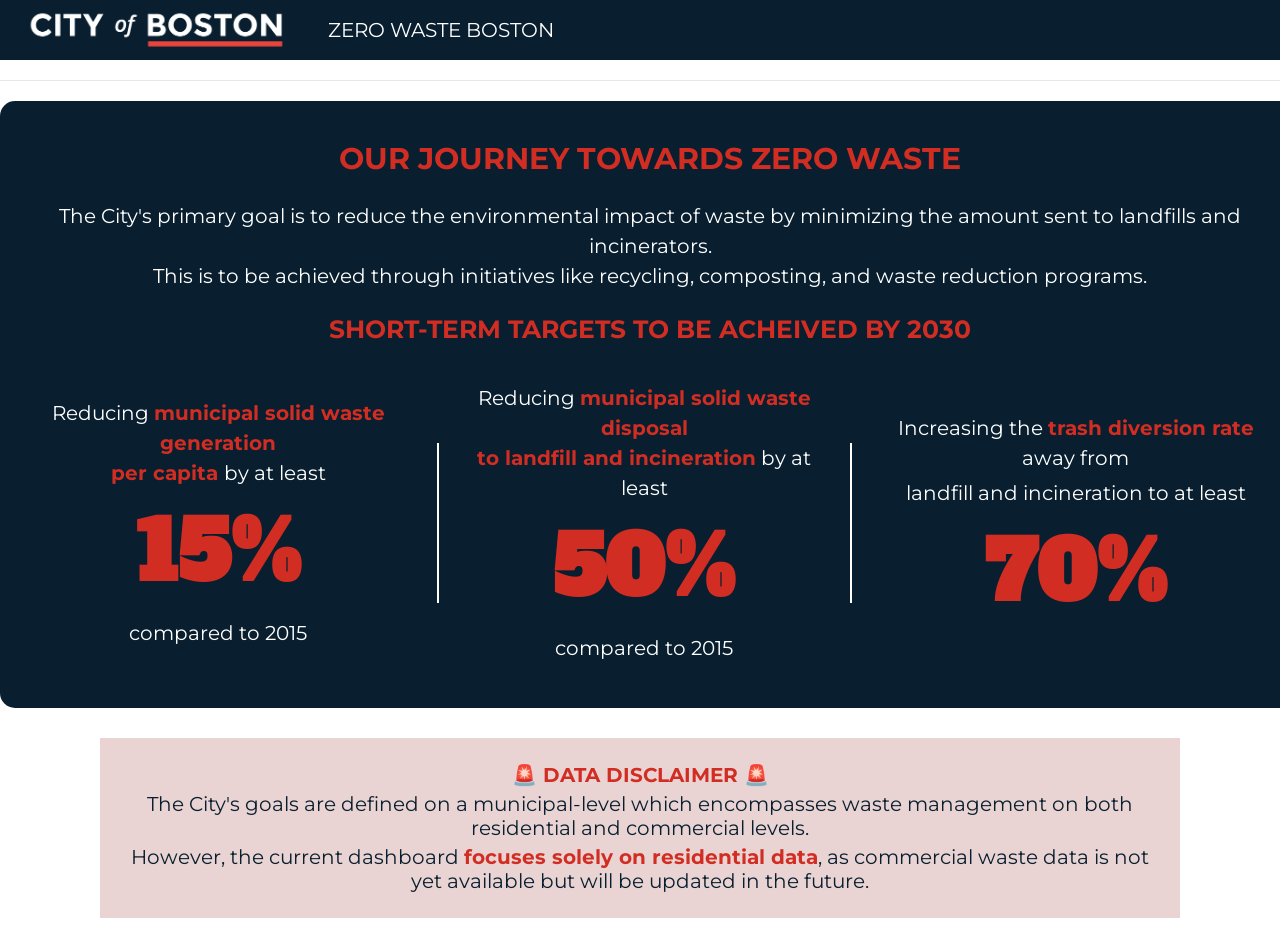
==== index.html @ 7d0607ce "finalize home page and add design for header and navigation bar" ====
<!DOCTYPE html>
<html lang="en">
<head>
    <meta charset="UTF-8">
    <meta name="viewport" content="width=device-width, initial-scale=1.0">
    <link href="styles.css" rel="stylesheet" />
    <link href="https://fonts.googleapis.com/css?family=Montserrat"
    rel="stylesheet" />
    <link rel="icon" type="image/png" href="icons/favicon.PNG">
    <link href="https://fonts.googleapis.com/css2?family=Alfa+Slab+One" rel="stylesheet">
    <title>HOME</title>
</head>

<body>

<header>
    <img src="icons/logo-white_red.png" alt="Logo" class="logo">
    <h1>ZERO WASTE BOSTON </h1>
    <script src="https://d3js.org/d3.v7.min.js"></script>
</header>

<div id="navigation-bar"></div>

<body class="diversion-page">

    <div class="goal-box">
    <div class="goal-intro">
        <h2 id="tracker-name"> OUR JOURNEY TOWARDS ZERO WASTE </h2>
<!-- Intro-->
        <h3> The City's primary goal is to reduce the environmental impact of waste by minimizing the amount sent to landfills and incinerators.<br>
        This is to be achieved through initiatives like recycling, composting, and waste reduction programs.</h3>
<!-- Specific goals -->
        <h4> SHORT-TERM TARGETS TO BE ACHEIVED BY 2030</h4>
        <div class="ST-goals">
            <a class="category">
            <p> Reducing <span id="highlight-color"> municipal solid waste generation<br>
            per capita </span> by at least</p>
            <h2>15% </h2>
            <p> compared to 2015</p>
            </a>
        <div class="divider-line"></div>
            <a class="category">
            <p> Reducing <span id="highlight-color">municipal solid waste disposal<br>
            to landfill and incineration</span> by at least</p>
            <h2> 50% </h2>
            <p> compared to 2015</p>
        </a>
        <div class="divider-line"></div>
            <a class="category">
            <p> Increasing the <span id="highlight-color"> trash diversion rate</span> away from</p>
            <p> landfill and incineration to at least</p>
            <h2> 70%</h2>
            <p> </p>
        </a>
    </div>
    </div>
</div>
<!-- Notes on Data -->
    <div class="notes">
        <p id="highlight-color"> 🚨 DATA DISCLAIMER 🚨</p>
        <p> The City's goals are defined on a municipal-level which encompasses waste management on both residential and commercial levels.</p>
        <p> However, the current dashboard <span id="highlight-color">focuses solely on residential data</span>, as commercial waste data is not yet available but will be updated in the future.</p>
    </div>
<script src="script.js"></script>
</body>

</html>
---- styles.css ----
html {
  font-size: 10px; 
  font-family: "Montserrat", sans-serif; 
  background-color: #FFFFFF;
}

body {
    margin: 0;
    padding: 0;
}

header {
    background-color: #091F2F;
    color: white;
    display: flex;
    align-items: center;
    padding: 5px;
}

header h1 {
    margin: 0 2rem;
    font-size: 2rem; /* Adjust size to your preference */
    font-weight: normal;
    text-align: center;
    justify-content: center;
}

header img {
    margin: 0 2rem;
    align-items: center;
}

.navigation {
    background-color: #FFFFFF;
    color: #091F2F;
    text-align: center;
    display: flex;
    align-items: center;
    width: 100%;
    justify-content: center;
    font-size: 2rem;
}

#navigation-bar {
  background-color: #e7e8eb;
  margin: 2rem 0;
  padding: 0.5px;
  font-weight: bold;
}

.logo {
    height: 50px;
}

nav {
    text-align: center;
    margin: 1rem 0;
    text-align: center;
    display: flex;
    align-items: center; 
    justify-content: center;
}
nav a {
    margin: 0 1rem;
    text-decoration: none;
    color: #091F2F;
    transition: color 0.3s ease;
    display: inline-block;
    padding: 0.5rem 1rem;
    border-radius: 5px;
    font-size: 20px;
}

nav a:hover {
    color: #D22D23;
}

nav a.active {
    color: #D22D23;
    font-weight: bold; /* Optional: Makes the active link stand out */
}


.graph {
    border: 2px solid #ccc;
    max-width: 80%;
    padding: 10px;
    text-align: center;
    background-color: #f9f9f9;
    border-radius: 5px;
}


/* For the Towards zero waste box*/
.info-box {
    background-color: #091F2F; 
    color: #ffffff; 
    padding: 2rem; /* Space inside the box */
    border-radius: 15px; /* Rounded corners */
    width: 70%;
    margin: 2rem auto; /* Center the box on the page */
}

/* Title styling */
.info-box h2 {
    color: #D22D23; 
    font-size: 3rem;
    font-weight: bold;
    text-align: center; /* Center text inside the box */
}

/* Paragraph styling */
.info-box ul {
    font-size: 2rem;
    margin: 0.5rem 0;
    text-align: left; 
}


/* Highlighted percentage */
.info-box .highlight {
    color: #D22D23; 
    font-weight: bold;
}


/*For the waste and district box*/

.seasonal-box img{
  width: 100%; /* Make the image fill the width of the box */
  height: auto; /* Maintain the aspect ratio of the image */
}

/* Title styling */
.waste-box h2 {
    font-size: 1.8rem;
    font-weight: bold;
    margin-bottom: 1rem;
    position: relative;
    color: #000000;
}

/* Percentage styling */
#percentage {
    font-weight: bold;
    margin-bottom: 1rem;
    position: relative;
    color: #FB4D42;
}

/* Waste categories container */
.waste-categories {
    display: flex;
    justify-content: center;
    align-items: center;
    margin: 1rem 0;
}

/* Waste Diversion container */
.waste-diversion {
    display: flex;
    border-radius: 15px; /* Rounded corners */
    justify-content: center;
    align-items: center;
    margin: 1rem 0;
    background-color: #FB4D42;
    font-weight: bold;
    color:white;
}

/* Dropbox */
.dropdown-wrapper {
  display: flex; 
  align-items: center; /* Align dropdowns and labels vertically */
}

.dropdown-container {
  display: flex;
  flex-direction: row; 
  align-items: center; /* Align dropdowns and labels vertically */
  margin: 1rem 1rem;
  padding: 1rem;
  border-radius: 15px; /* Rounded corners */
  border: 2px #FB4D42;
}

.dropdown-container img {
    align-items: center;
    margin-bottom: 0.5rem; /* Align dropdowns and labels vertically */
}

.dropdown {
    margin: 1rem 2rem; /
}


#year1 #year2 {
  display: flex; 
  margin: 1 1rem;
  align-items: center; /* Align dropdowns and labels vertically */
  text-align: center;
  margin-bottom: 1.5rem;
}

#month1 #month2 {
  display: flex; 
  margin: 1 1rem;
  align-items: center; /* Align dropdowns and labels vertically */
  text-align: center;
}

select {
  width: 80px;
  padding: 5px;
  font-size: 10px;
}

#double-arrow {
    max-width:50px;
    align-items: center;
}

/* Each category link */
.category {
    text-decoration: none;
    text-align: center;
    margin: 0 1rem;
    color: #000000;
    transition: color 0.3s ease;
}

.category:hover p {
    color: #D22D23;
}

.category img {
    width: 50px; 
    height: 50px;
    margin-bottom: 0.5rem;
}


/* Additional info text */
.info-text {
    margin-top: 1rem;
    font-size: 0.9rem;
    color: #000000;
}

/* Link inside info text */
.info-text .link {
    color: #D22D23;
    text-decoration: underline;
    font-weight: bold;
}
.info-text .link:hover {
    color: #D22D23;
}

/* General layout for the dashboard */
.dashboard {
    display: flex; /* Flexbox to arrange graphs and boxes side by side */
    gap: 10px;

}

/* Left side: Graphs */
#graph-diversion {
    display: grid;
    grid-template-columns: repeat(2, 50%); /* Two columns */
    display: flex;
    justify-content: center;
    align-items: center;
}

.grid {
    display: grid; /* Use CSS Grid for layout */
    grid-template-columns: repeat(2, 1fr); /* Two columns of equal width */
    gap: 2rem; /* Space between boxes */
    padding: 2rem;
    max-width: 1200px;
    margin: 0 auto; /* Center the dashboard horizontally */
}

.graph-container {
    display: flex;
    flex-direction: column;
    align-items: center;
}

.waste-box {
    background-color: #ffffff;
    color: #000000; 
    text-align: center;
    padding: 2rem;
    border-radius: 15px; /* Rounded corners */
    margin: 2rem auto;
    display: flex;
    justify-content: center;
        border: 2px solid #0e1123;

}

.diversion-page .waste-box{
    width: 1200px;
}

#tracker-name {
    font-size: 3rem;
    text-align: center;
}

.diversion-box {
    display: flex;
    gap: 30px;
}

.plus-symbol {
    font-size: 2.5rem; /* Adjust the size as needed */
    font-weight: bold; /* Make it bold if desired */
    margin: 0 2.5px; /* Add spacing around it */
    vertical-align: middle; /* Align it with the images */
    color: #000;

} /* Set the color if needed */
.grey-box {
    color: #0e1123;
    width: 330px;
    background-color:#e7e8eb;
    display: flex;
    text-align: center;
    align-items: center;
    padding: 1rem;
    border-radius: 15px; /* Rounded corners */
    margin: 0.5rem auto;
    display: flex;
    flex-direction: column;
    justify-content: center;
}

.formula .grey-box{
    background-color: #e9d4d3;
}

.formula-label {
    width: 80%; /* Limit maximum width */
    background-color:#0e1123;
    display: flex;
    text-align: center;
    padding: 0.25rem;
    border-radius: 15px; /* Rounded corners */
    margin: 0.25rem auto;
    display: flex;
    flex-direction: column;
    justify-content: center;
    color: white;
    font-size: 1rem;
    margin-bottom: 0.25rem;
    font-weight: bold;
    text-align: center;
}

#residential{
    background-color:white;
    color: #D22D23;
    width: 70%;
    height: 20px;
}

#commercial{
    background-color:#e7e8eb;
    color: #0e1123;
    width: 70%;
    height: 20px;
}

.formula .formula-label {
    background-color:#D22D23;
}

.fraction {
    width: 80%; /* Set default width relative to its parent */
    max-width: 150px; /* Limit maximum width */
    display: flex;
    margin: 0.2rem auto;
    flex-direction: column; /* Stacks numerator and denominator vertically */
    align-items: center; /* Centers numerator and denominator */
    justify-content: center;
}

.numerator,
.denominator {
    display: flex;
    align-items: center; /* Aligns items vertically */
    justify-content: center; /* Centers items horizontally */
    gap: 5px; /* Adds spacing between items */
    margin: 1rem;
}

.numerator img{
    width: 29px;
    height: 29px;
}

.denominator img{
    width: 30px;
    height: 30px;
}

.divider-line {
    width: 250px; /* Full width of the fraction */
    height: 2px; /* Thickness of the line */
    background-color: black; /* Line color */
    margin: 5px 0; /* Spacing above and below the line */
}


canvas { /* for the graph */
    max-width: 800px;
    margin: 0 auto;
}

#percentage-final {
    font-weight: bold;
    margin-bottom: 1rem;
   font-size: 1.5rem;
    position: relative;
    color: #FB4D42;
}
/* Styling for goal-html */

.goal-box {
    max-width: 1500px;
    background-color: #091F2F; 
    color: #ffffff; 
    padding: 1rem; /* Space inside the box */
    border-radius: 15px; /* Rounded corners */
    width: 100%;
    text-align: center;
    margin: 1rem auto; /* Center the box on the page */
}

.goal-intro {
    color: #D22D23;
    text-align: center;
    line-height: 1.5;
    margin-bottom: 15px;
}

.goal-intro h2 {
    color: #D22D23; 
    font-size: 5rem;
    margin-bottom: 2rem;
    font-weight: bold;
    text-align: center; /* Center text inside the box */
}

.goal-intro h3 {
    color: white;
    font-size: 2rem;
    margin: 0.2rem 0;
    text-align: center;
    font-weight:normal;
    margin-bottom: 20px;
}

.goal-intro h4 {
    font-size: 2.5rem;
    margin: 0.25rem 0;
    text-align: center;
    font-weight: bold;
}

.goal-intro p{
    color: white;
    font-size: 1.25rem;
    margin: 0.5rem 0;
    text-align: center;
}

.notes {
    text-align: center;
    background-color: #e9d4d3;
    margin: 3rem 10rem;
    padding: 2rem;
}

.notes p {
    color: #091F2F;
    font-size: 2rem;
    margin: 0.5rem 0;
}

.notes #highlight {
    font-weight: bold;}

.ST-goals {
    display: flex;
    justify-content: center;
    align-items: center;
    margin: 3rem 0;
}

.ST-goals .category h2 {
    font-size: 8rem;
    margin-bottom: 0.1px;
    margin: 1px;
    font-family: 'Alfa Slab One', cursive;
}

.ST-goals .category p {
    font-size: 2rem;
    color: white; /* Keeps the original text color */
    pointer-events: auto; /* Ensures interactivity is not disabled */
}

#highlight-color {
    color: #D22D23;
    font-weight: bold;
}

#highlight-bold {
    font-weight: bold;
}

.ST-goals .divider-line {
    width: 2px; /* Full width of the fraction */
    height: 160px; /* Thickness of the line */
    background-color: white; /* Line color */
    margin: 10px 10px; /* Spacing above and below the line */
}

/*monthly diversion*/
button {
    display: block;
    margin: 20px auto;
    padding: 10px 20px;
    font-size: 12px;
    color: white;
    background-color: #D22D23;
    border: none;
    border-radius: 5px;
    cursor: pointer;
    font-weight: bold;
    text-align: center;
}

button:hover {
    background-color: #004494;
}

/* SVG and Chart */
#districts {
  border: 1px solid #ddd;
  background-color: white;
}

#districts {
  fill: none;
  stroke-width: 3px;
}


#districts path,
#districts line {
  fill: none;
  shape-rendering: crispEdges;
}

#districts text {
  font-size: 12px;
}

/* Tooltip */
.tooltip {
  position: absolute;
  background-color: #fff;
  padding: 10px;
  border: 1px solid #ccc;
  border-radius: 5px;
  font-size: 12px;
  box-shadow: 0 4px 8px rgba(0, 0, 0, 0.1);
  pointer-events: none;
  visibility: hidden;
}

.tooltip::after {
  content: '';
  position: absolute;
  bottom: -5px;
  left: 50%;
  transform: translateX(-50%);
  border-width: 5px;
  border-style: solid;
  border-color: #ccc transparent transparent transparent;
}

/*For the waste and district box*/
.district-box {
    background-color: #ffffff; 
    text-align: center;
    padding: 2rem;
    border-radius: 15px; /* Rounded corners */
    width: 80%;
    margin: 2rem auto;
    border: 2px solid #091f2f;
    display: flex;
    flex-direction: column;
    justify-content: center;
}

.district-box h2 {
  color: #091f2f;
  justify-content: left;
  text-align: left;
  font-size: 18px;
}

.district-box p {
  color: #091f2f;
  justify-content: left;
  text-align: left;
  font-size: 12px;
}

.info-text {
  text-align: left;
}

.chart-container {
  align-items: center; /* Align items vertically */
  margin-top: 1rem; /* Add spacing above */
}

#districts {
  flex: 2; /* Allow the chart to take up most of the space */
  max-width: 60%; /* Limit its width */
}

.chart-text {
  flex: 1; /* Allow the text to take up remaining space */
  padding-left: 2rem; /* Add spacing between the chart and text */
  font-size: 12px;
  text-align: left;
  border: #091f2f;
  padding: 1rem;
}

.increase {
    color: red; /* Red for increased */
    font-weight: bold;
}

.decrease {
    color: green; /* Green for decreased */
    font-weight: bold;
}

.chart-info {
  flex: 1; /* Allow the titles and text to take up remaining space */
  font-size: 14px;
  text-align: left;
  background-color:  #091F2F;
  display: flex;
  flex-direction: column;
  align-items: flex-start;
  padding: 1rem;
  width: 100%;
}

.chart-info h3 {
  font-size: 16px;
  color: #FB4D42;
  font-weight: bold;
  text-align: center;
}

.chart-info h4 {
  font-size: 14px;
  color: #FFFFFF;
  font-weight: bold;
  margin-top: 1rem;
}

.chart-info p {
  font-size: 12px;
  color: #FFFFFF;
}

.bar-chart-container {
    margin-top: 2rem;
    width: 100 %;
    text-align: center;
}

#barChart {
    margin-top: 1rem;
    background-color: transparent;
    border: transparent;
    align-items: center;
    justify-content: center;
}

.chart-container {
    align-items: center;
    margin-bottom: 2rem; /* Add space below chart-info */
}

/* Bar Styling */
.bar {
  transition: all 0.3s ease;
}

/* Add hover effect to bars for interactivity */
.bar:hover {
  opacity: 0.7;
}

/* Styling for the tabs */
.tabs {
  display: flex;
  justify-content: center;
  margin: 20px 0;
  background-color: #f1f1f1;
  border-radius: 5px;
  overflow: hidden;
}

.tab {
  flex: 1;
  text-align: center;
  padding: 15px 0;
  cursor: pointer;
  background-color: #ddd;
  color: black;
  font-weight: bold;
  border-right: 1px solid #ccc;
  transition: background-color 0.3s;
}

.tab:hover {
  background-color: #ccc;
}

.tab.active {
  background-color: #4CAF50;
  color: white;
}

.tab:last-child {
  border-right: none;
}

/* Hide all graphs by default */
.graph.tracker {
  text-align: center;
  margin-top: 20px;
}

/* Show the active graph */
.graph.active {
  display: block;
}

iframe {
  border: none;
  width: 600px;
  height: 600px;
}

/* Styling for Trash, Recycling, and Compost together layout */
.row {
  display: flex;
  justify-content: center;
  gap: 20px;
  margin-bottom: 20px;
}

.center {
  text-align: center;
}

img {
  max-width: 600px;
  border-radius: 10px;
  margin-bottom: 20px;
}
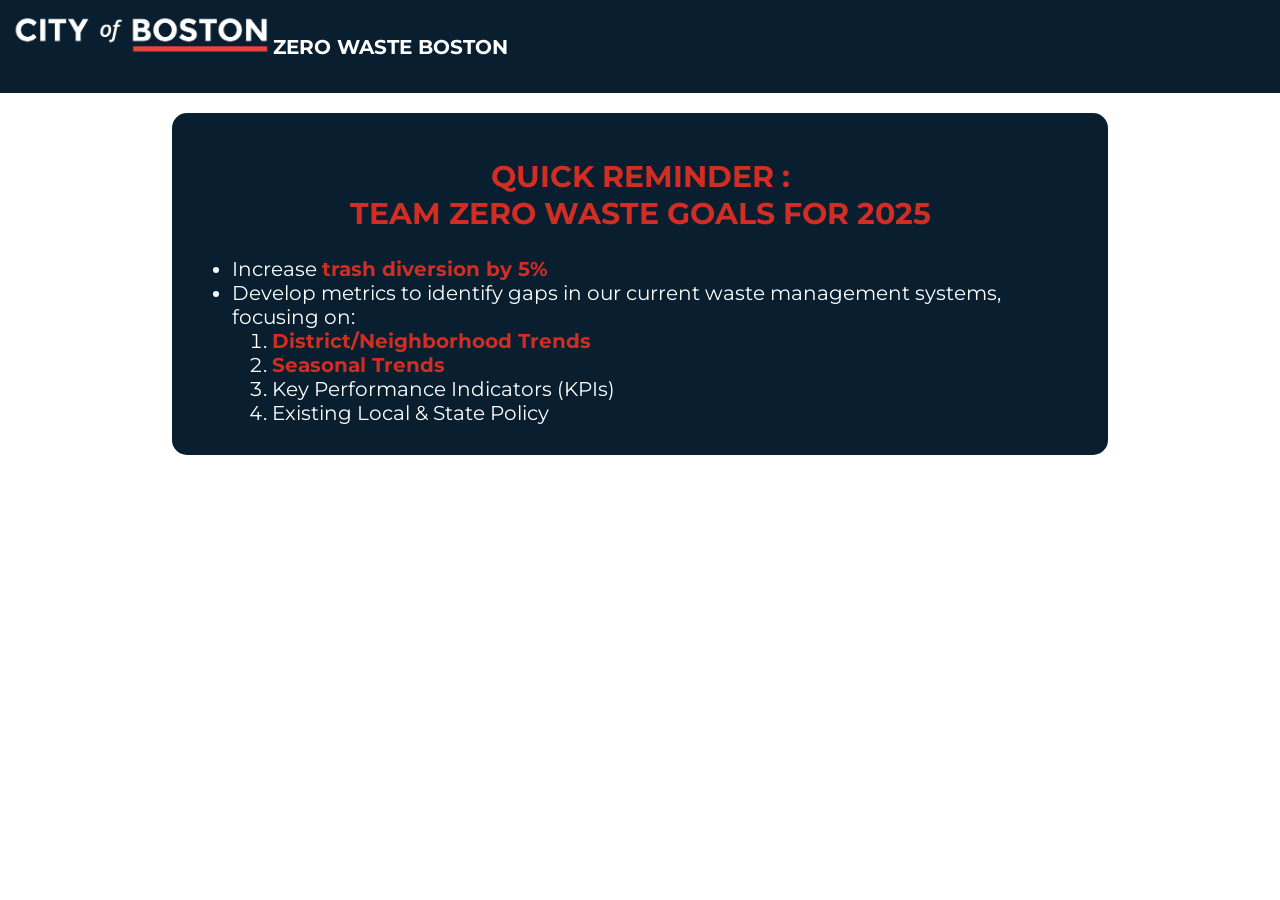
==== commit 31226d01: "Made the logo clickable" ====
--- a/index.html
+++ b/index.html
@@ -7,60 +7,39 @@
     <link href="https://fonts.googleapis.com/css?family=Montserrat"
     rel="stylesheet" />
     <link rel="icon" type="image/png" href="icons/favicon.PNG">
-    <link href="https://fonts.googleapis.com/css2?family=Alfa+Slab+One" rel="stylesheet">
-    <title>HOME</title>
+    <title>ZERO WASTE BOSTON</title>
 </head>
-
 <body>
 
 <header>
+    <a href="index.html">
     <img src="icons/logo-white_red.png" alt="Logo" class="logo">
+    </a>
+
+    
     <h1>ZERO WASTE BOSTON </h1>
     <script src="https://d3js.org/d3.v7.min.js"></script>
 </header>
 
 <div id="navigation-bar"></div>
 
-<body class="diversion-page">
-
-    <div class="goal-box">
-    <div class="goal-intro">
-        <h2 id="tracker-name"> OUR JOURNEY TOWARDS ZERO WASTE </h2>
-<!-- Intro-->
-        <h3> The City's primary goal is to reduce the environmental impact of waste by minimizing the amount sent to landfills and incinerators.<br>
-        This is to be achieved through initiatives like recycling, composting, and waste reduction programs.</h3>
-<!-- Specific goals -->
-        <h4> SHORT-TERM TARGETS TO BE ACHEIVED BY 2030</h4>
-        <div class="ST-goals">
-            <a class="category">
-            <p> Reducing <span id="highlight-color"> municipal solid waste generation<br>
-            per capita </span> by at least</p>
-            <h2>15% </h2>
-            <p> compared to 2015</p>
-            </a>
-        <div class="divider-line"></div>
-            <a class="category">
-            <p> Reducing <span id="highlight-color">municipal solid waste disposal<br>
-            to landfill and incineration</span> by at least</p>
-            <h2> 50% </h2>
-            <p> compared to 2015</p>
-        </a>
-        <div class="divider-line"></div>
-            <a class="category">
-            <p> Increasing the <span id="highlight-color"> trash diversion rate</span> away from</p>
-            <p> landfill and incineration to at least</p>
-            <h2> 70%</h2>
-            <p> </p>
-        </a>
-    </div>
-    </div>
-</div>
-<!-- Notes on Data -->
-    <div class="notes">
-        <p id="highlight-color"> 🚨 DATA DISCLAIMER 🚨</p>
-        <p> The City's goals are defined on a municipal-level which encompasses waste management on both residential and commercial levels.</p>
-        <p> However, the current dashboard <span id="highlight-color">focuses solely on residential data</span>, as commercial waste data is not yet available but will be updated in the future.</p>
-    </div>
+<div class="info-box">
+        <h2>QUICK REMINDER : <br> TEAM ZERO WASTE GOALS FOR 2025</h2>
+        <p>
+            <ul> 
+                <li>Increase <span class="highlight">trash diversion by 5%</span></li>
+                <li>Develop metrics to identify gaps in our current waste management systems, focusing on:
+                    <ol>
+                        <li><span class="highlight">District/Neighborhood Trends</span></li>
+                        <li><span class="highlight">Seasonal Trends</span></li>
+                        <li>Key Performance Indicators (KPIs)</li>
+                        <li>Existing Local & State Policy</li>
+                    </ol>
+                </li>
+            </ul>
+        </p>
+</div> 
+ 
 <script src="script.js"></script>
 </body>
 
--- a/styles.css
+++ b/styles.css
@@ -14,20 +14,15 @@
     color: white;
     display: flex;
     align-items: center;
-    padding: 5px;
+    padding: 10px;
 }
 
 header h1 {
-    margin: 0 2rem;
+    margin: 0;
     font-size: 2rem; /* Adjust size to your preference */
-    font-weight: normal;
-    text-align: center;
-    justify-content: center;
-}
-
-header img {
-    margin: 0 2rem;
-    align-items: center;
+    font-weight: bold;
+    text-align: center;
+    justify-content: center;
 }
 
 .navigation {
@@ -36,16 +31,10 @@
     text-align: center;
     display: flex;
     align-items: center;
+    padding: 10px;
     width: 100%;
     justify-content: center;
     font-size: 2rem;
-}
-
-#navigation-bar {
-  background-color: #e7e8eb;
-  margin: 2rem 0;
-  padding: 0.5px;
-  font-weight: bold;
 }
 
 .logo {
@@ -123,6 +112,22 @@
     font-weight: bold;
 }
 
+.waste-percapita {
+    background-color: #ffffff; 
+    color: #ffffff; 
+    padding: 2rem; /* Space inside the box */
+    border-radius: 15px; /* Rounded corners */
+    border-color: #D22D23;
+    width: 60%;
+    margin: 2rem auto; /* Center the box on the page */
+}
+
+
+.district-box h3 {
+    color: #091F2F; 
+    font-size: 16px;
+    text-align: center; /* Center text inside the box */
+}
 
 /*For the waste and district box*/
 
@@ -449,7 +454,7 @@
 
 .goal-intro h2 {
     color: #D22D23; 
-    font-size: 5rem;
+    font-size: 3rem;
     margin-bottom: 2rem;
     font-weight: bold;
     text-align: center; /* Center text inside the box */
@@ -457,7 +462,7 @@
 
 .goal-intro h3 {
     color: white;
-    font-size: 2rem;
+    font-size: 1.5rem;
     margin: 0.2rem 0;
     text-align: center;
     font-weight:normal;
@@ -465,7 +470,7 @@
 }
 
 .goal-intro h4 {
-    font-size: 2.5rem;
+    font-size: 1.75rem;
     margin: 0.25rem 0;
     text-align: center;
     font-weight: bold;
@@ -473,21 +478,18 @@
 
 .goal-intro p{
     color: white;
-    font-size: 1.25rem;
+    font-size: 1.5rem;
     margin: 0.5rem 0;
     text-align: center;
 }
 
 .notes {
     text-align: center;
-    background-color: #e9d4d3;
-    margin: 3rem 10rem;
-    padding: 2rem;
 }
 
 .notes p {
     color: #091F2F;
-    font-size: 2rem;
+    font-size: 1.5rem;
     margin: 0.5rem 0;
 }
 
@@ -502,14 +504,14 @@
 }
 
 .ST-goals .category h2 {
-    font-size: 8rem;
+    font-size: 6rem;
     margin-bottom: 0.1px;
     margin: 1px;
     font-family: 'Alfa Slab One', cursive;
 }
 
 .ST-goals .category p {
-    font-size: 2rem;
+    font-size: 1.35rem;
     color: white; /* Keeps the original text color */
     pointer-events: auto; /* Ensures interactivity is not disabled */
 }
@@ -525,7 +527,7 @@
 
 .ST-goals .divider-line {
     width: 2px; /* Full width of the fraction */
-    height: 160px; /* Thickness of the line */
+    height: 150px; /* Thickness of the line */
     background-color: white; /* Line color */
     margin: 10px 10px; /* Spacing above and below the line */
 }
@@ -601,7 +603,7 @@
     text-align: center;
     padding: 2rem;
     border-radius: 15px; /* Rounded corners */
-    width: 80%;
+    width: 70%;
     margin: 2rem auto;
     border: 2px solid #091f2f;
     display: flex;
@@ -764,7 +766,7 @@
 
 iframe {
   border: none;
-  width: 600px;
+  width: 100px;
   height: 600px;
 }
 
@@ -784,4 +786,40 @@
   max-width: 600px;
   border-radius: 10px;
   margin-bottom: 20px;
-}+}
+
+/* Targeting the #map box specifically */
+#map {
+    display: flex;
+    flex-direction: column;  /* Stack the title at the top */
+    align-items: center;     /* Center the title horizontally */
+    gap: 20px;  /* Space between the title and the content */
+    margin-top: 20px;
+}
+
+#map h3 {
+    text-align: center;  /* Title is centered */
+    margin: 0;  /* Remove any default margin for h3 */
+}
+
+/* Create a container to hold the graph and map side by side */
+.content-container {
+    display: flex;  /* Flex to keep the graph and map side by side */
+    gap: 20px;  /* Space between the graph and map */
+    justify-content: space-between;  /* Ensure they are aligned side by side */
+    width: 100%;  /* Ensure the container takes up full width */
+    max-width: 1200px;  /* Optional: Restrict the width for large screens */
+}
+
+/* Style for the iframe (Datawrapper chart) */
+.content-container iframe {
+    width: 100%;  /* Take up full width of the container */
+    height: 483px; /* Fixed height for consistency */
+    border: none; /* Remove default iframe border */
+}
+
+/* Style for the SVG image to be placed to the right */
+.map-image {
+    width: 50%;  /* Take up 48% of the container's width */
+    height: auto; /* Maintain aspect ratio */
+}
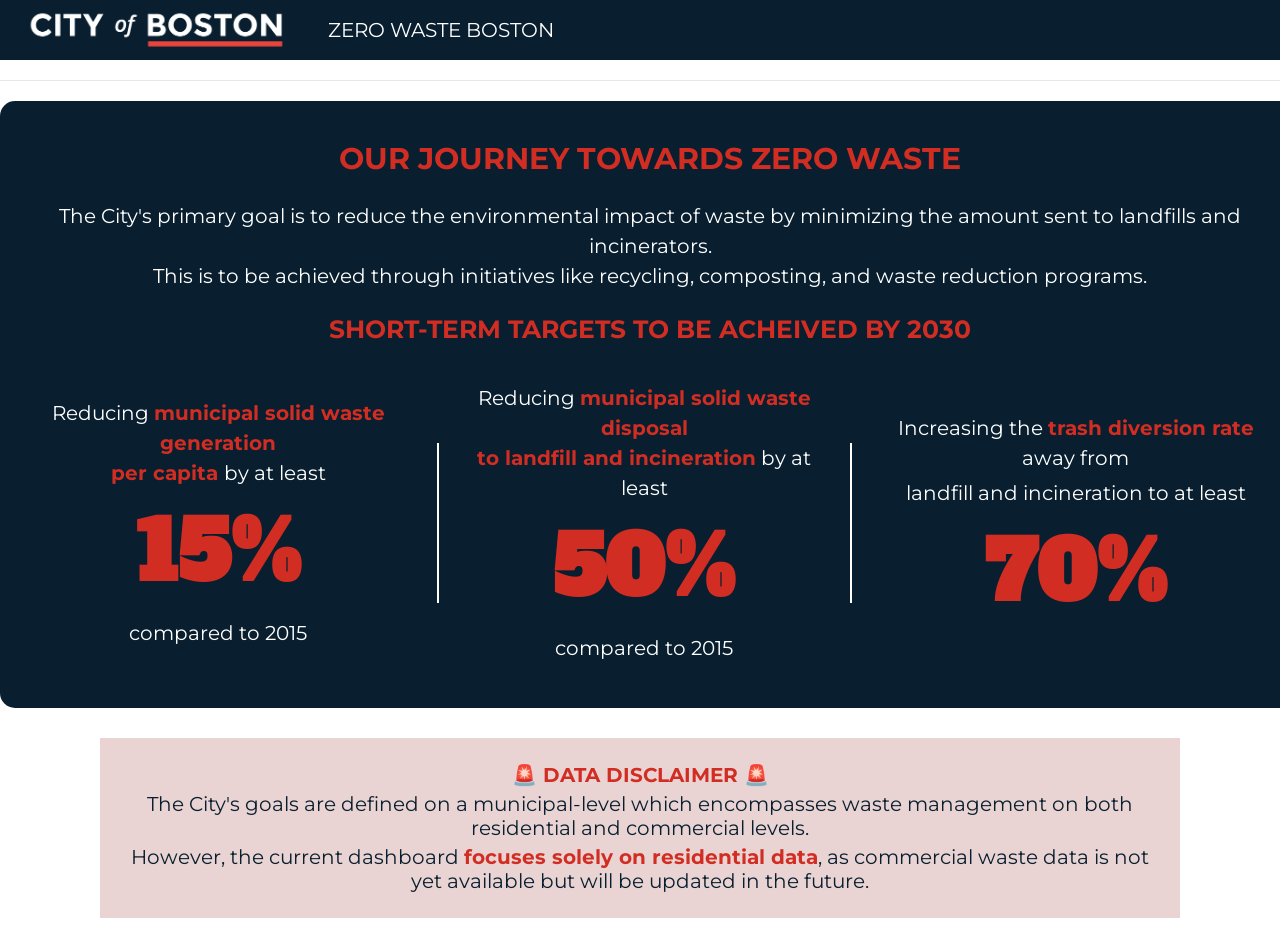
==== commit ae3786be: "rearrange diversion page" ====
--- a/index.html
+++ b/index.html
@@ -7,39 +7,61 @@
     <link href="https://fonts.googleapis.com/css?family=Montserrat"
     rel="stylesheet" />
     <link rel="icon" type="image/png" href="icons/favicon.PNG">
-    <title>ZERO WASTE BOSTON</title>
+    <link href="https://fonts.googleapis.com/css2?family=Alfa+Slab+One" rel="stylesheet">
+    <title>HOME</title>
 </head>
+
 <body>
 
 <header>
-    <a href="index.html">
     <img src="icons/logo-white_red.png" alt="Logo" class="logo">
-    </a>
-
-    
     <h1>ZERO WASTE BOSTON </h1>
     <script src="https://d3js.org/d3.v7.min.js"></script>
 </header>
 
 <div id="navigation-bar"></div>
 
-<div class="info-box">
-        <h2>QUICK REMINDER : <br> TEAM ZERO WASTE GOALS FOR 2025</h2>
-        <p>
-            <ul> 
-                <li>Increase <span class="highlight">trash diversion by 5%</span></li>
-                <li>Develop metrics to identify gaps in our current waste management systems, focusing on:
-                    <ol>
-                        <li><span class="highlight">District/Neighborhood Trends</span></li>
-                        <li><span class="highlight">Seasonal Trends</span></li>
-                        <li>Key Performance Indicators (KPIs)</li>
-                        <li>Existing Local & State Policy</li>
-                    </ol>
-                </li>
-            </ul>
-        </p>
-</div> 
- 
+<body class="diversion-page">
+
+    <div class="goal-box">
+    <div class="goal-intro">
+        <h2 id="tracker-name"> OUR JOURNEY TOWARDS ZERO WASTE </h2>
+<!-- Intro-->
+        <h3> The City's primary goal is to reduce the environmental impact of waste by minimizing the amount sent to landfills and incinerators.<br>
+        This is to be achieved through initiatives like recycling, composting, and waste reduction programs.</h3>
+<!-- Specific goals -->
+        <h4> SHORT-TERM TARGETS TO BE ACHEIVED BY 2030</h4>
+        <div class="ST-goals">
+            <a class="category">
+            <p> Reducing <span id="highlight-color"> municipal solid waste generation<br>
+            per capita </span> by at least</p>
+            <h2>15% </h2>
+            <p> compared to 2015</p>
+            </a>
+        <div class="divider-line"></div>
+            <a class="category">
+            <p> Reducing <span id="highlight-color">municipal solid waste disposal<br>
+            to landfill and incineration</span> by at least</p>
+            <h2> 50% </h2>
+            <p> compared to 2015</p>
+        </a>
+        <div class="divider-line"></div>
+            <a class="category">
+            <p> Increasing the <span id="highlight-color"> trash diversion rate</span> away from</p>
+            <p> landfill and incineration to at least</p>
+            <h2> 70%</h2>
+            <p> </p>
+        </a>
+    </div>
+    </div>
+</div>
+<!-- Notes on Data -->
+    <div class="notes">
+        <p id="highlight-color"> 🚨 DATA DISCLAIMER 🚨</p>
+        <p> The City's goals are defined on a municipal-level which encompasses waste management on both residential and commercial levels.</p>
+        <p> However, the current dashboard <span id="highlight-color">focuses solely on residential data</span>, as commercial waste data is not yet available but will be updated in the future.</p>
+
+    </div>
 <script src="script.js"></script>
 </body>
 
--- a/styles.css
+++ b/styles.css
@@ -14,15 +14,20 @@
     color: white;
     display: flex;
     align-items: center;
-    padding: 10px;
+    padding: 5px;
 }
 
 header h1 {
-    margin: 0;
+    margin: 0 2rem;
     font-size: 2rem; /* Adjust size to your preference */
-    font-weight: bold;
-    text-align: center;
-    justify-content: center;
+    font-weight: normal;
+    text-align: center;
+    justify-content: center;
+}
+
+header img {
+    margin: 0 2rem;
+    align-items: center;
 }
 
 .navigation {
@@ -31,10 +36,16 @@
     text-align: center;
     display: flex;
     align-items: center;
-    padding: 10px;
     width: 100%;
     justify-content: center;
     font-size: 2rem;
+}
+
+#navigation-bar {
+  background-color: #e7e8eb;
+  margin: 2rem 0;
+  padding: 0.5px;
+  font-weight: bold;
 }
 
 .logo {
@@ -112,22 +123,6 @@
     font-weight: bold;
 }
 
-.waste-percapita {
-    background-color: #ffffff; 
-    color: #ffffff; 
-    padding: 2rem; /* Space inside the box */
-    border-radius: 15px; /* Rounded corners */
-    border-color: #D22D23;
-    width: 60%;
-    margin: 2rem auto; /* Center the box on the page */
-}
-
-
-.district-box h3 {
-    color: #091F2F; 
-    font-size: 16px;
-    text-align: center; /* Center text inside the box */
-}
 
 /*For the waste and district box*/
 
@@ -318,6 +313,19 @@
 .diversion-box {
     display: flex;
     gap: 30px;
+    margin: 3rem;
+    align-items: center;
+    text-align: center;
+}
+
+.diversion-container{
+    max-width: 1500px;
+    padding: 1rem; /* Space inside the box */
+    border-radius: 15px; /* Rounded corners */
+    width: 100%;
+    text-align: center;
+    margin: 1rem auto; /* Center the box on the page */
+    align-items: center;
 }
 
 .plus-symbol {
@@ -330,7 +338,7 @@
 } /* Set the color if needed */
 .grey-box {
     color: #0e1123;
-    width: 330px;
+    width: 685px;
     background-color:#e7e8eb;
     display: flex;
     text-align: center;
@@ -345,6 +353,24 @@
 
 .formula .grey-box{
     background-color: #e9d4d3;
+}
+
+.formula h3 {
+    color: #0e1123;
+    font-size: 2rem;
+    margin: 0.2rem 0;
+    text-align: center;
+    font-weight:normal;
+    margin-bottom: 20px;
+}
+
+.diversion-section h3 {
+    color: #0e1123;
+    font-size: 2rem;
+    margin: 0.2rem 0;
+    text-align: center;
+    font-weight:normal;
+    margin-bottom: 20px;
 }
 
 .formula-label {
@@ -359,7 +385,7 @@
     flex-direction: column;
     justify-content: center;
     color: white;
-    font-size: 1rem;
+    font-size: 1.5rem;
     margin-bottom: 0.25rem;
     font-weight: bold;
     text-align: center;
@@ -454,7 +480,7 @@
 
 .goal-intro h2 {
     color: #D22D23; 
-    font-size: 3rem;
+    font-size: 5rem;
     margin-bottom: 2rem;
     font-weight: bold;
     text-align: center; /* Center text inside the box */
@@ -462,7 +488,7 @@
 
 .goal-intro h3 {
     color: white;
-    font-size: 1.5rem;
+    font-size: 2rem;
     margin: 0.2rem 0;
     text-align: center;
     font-weight:normal;
@@ -470,7 +496,7 @@
 }
 
 .goal-intro h4 {
-    font-size: 1.75rem;
+    font-size: 2.5rem;
     margin: 0.25rem 0;
     text-align: center;
     font-weight: bold;
@@ -478,18 +504,21 @@
 
 .goal-intro p{
     color: white;
-    font-size: 1.5rem;
+    font-size: 1.25rem;
     margin: 0.5rem 0;
     text-align: center;
 }
 
 .notes {
     text-align: center;
+    background-color: #e9d4d3;
+    margin: 3rem 10rem;
+    padding: 2rem;
 }
 
 .notes p {
     color: #091F2F;
-    font-size: 1.5rem;
+    font-size: 2rem;
     margin: 0.5rem 0;
 }
 
@@ -504,14 +533,14 @@
 }
 
 .ST-goals .category h2 {
-    font-size: 6rem;
+    font-size: 8rem;
     margin-bottom: 0.1px;
     margin: 1px;
     font-family: 'Alfa Slab One', cursive;
 }
 
 .ST-goals .category p {
-    font-size: 1.35rem;
+    font-size: 2rem;
     color: white; /* Keeps the original text color */
     pointer-events: auto; /* Ensures interactivity is not disabled */
 }
@@ -527,7 +556,7 @@
 
 .ST-goals .divider-line {
     width: 2px; /* Full width of the fraction */
-    height: 150px; /* Thickness of the line */
+    height: 160px; /* Thickness of the line */
     background-color: white; /* Line color */
     margin: 10px 10px; /* Spacing above and below the line */
 }
@@ -603,7 +632,7 @@
     text-align: center;
     padding: 2rem;
     border-radius: 15px; /* Rounded corners */
-    width: 70%;
+    width: 80%;
     margin: 2rem auto;
     border: 2px solid #091f2f;
     display: flex;
@@ -766,7 +795,7 @@
 
 iframe {
   border: none;
-  width: 100px;
+  width: 600px;
   height: 600px;
 }
 
@@ -788,38 +817,48 @@
   margin-bottom: 20px;
 }
 
-/* Targeting the #map box specifically */
-#map {
-    display: flex;
-    flex-direction: column;  /* Stack the title at the top */
-    align-items: center;     /* Center the title horizontally */
-    gap: 20px;  /* Space between the title and the content */
-    margin-top: 20px;
-}
-
-#map h3 {
-    text-align: center;  /* Title is centered */
-    margin: 0;  /* Remove any default margin for h3 */
-}
-
-/* Create a container to hold the graph and map side by side */
-.content-container {
-    display: flex;  /* Flex to keep the graph and map side by side */
-    gap: 20px;  /* Space between the graph and map */
-    justify-content: space-between;  /* Ensure they are aligned side by side */
-    width: 100%;  /* Ensure the container takes up full width */
-    max-width: 1200px;  /* Optional: Restrict the width for large screens */
-}
-
-/* Style for the iframe (Datawrapper chart) */
-.content-container iframe {
-    width: 100%;  /* Take up full width of the container */
-    height: 483px; /* Fixed height for consistency */
-    border: none; /* Remove default iframe border */
-}
-
-/* Style for the SVG image to be placed to the right */
-.map-image {
-    width: 50%;  /* Take up 48% of the container's width */
-    height: auto; /* Maintain aspect ratio */
-}
+/*styling for diversion page - 3rd graph*/
+
+.grey-box-monthly {
+    color: #0e1123;
+    width: 500px;
+    background-color:#e7e8eb;
+    display: flex;
+    text-align: center;
+    align-items: center;
+    padding: 1rem;
+    border-radius: 15px; /* Rounded corners */
+    margin: 0.5rem auto;
+    display: flex;
+    flex-direction: column;
+    justify-content: center;
+}
+
+.formula .grey-box{
+    background-color: #e9d4d3;
+}
+
+.formula-label {
+    width: 80%; /* Limit maximum width */
+    background-color:#0e1123;
+    display: flex;
+    text-align: center;
+    padding: 0.25rem;
+    border-radius: 15px; /* Rounded corners */
+    margin: 0.25rem auto;
+    display: flex;
+    flex-direction: column;
+    justify-content: center;
+    color: white;
+    font-size: 1rem;
+    margin-bottom: 0.25rem;
+    font-weight: bold;
+    text-align: center;
+}
+
+#wasteChart {
+    width: 1000px;
+    margin: 0 auto;
+    border-radius: 10px;
+}
+
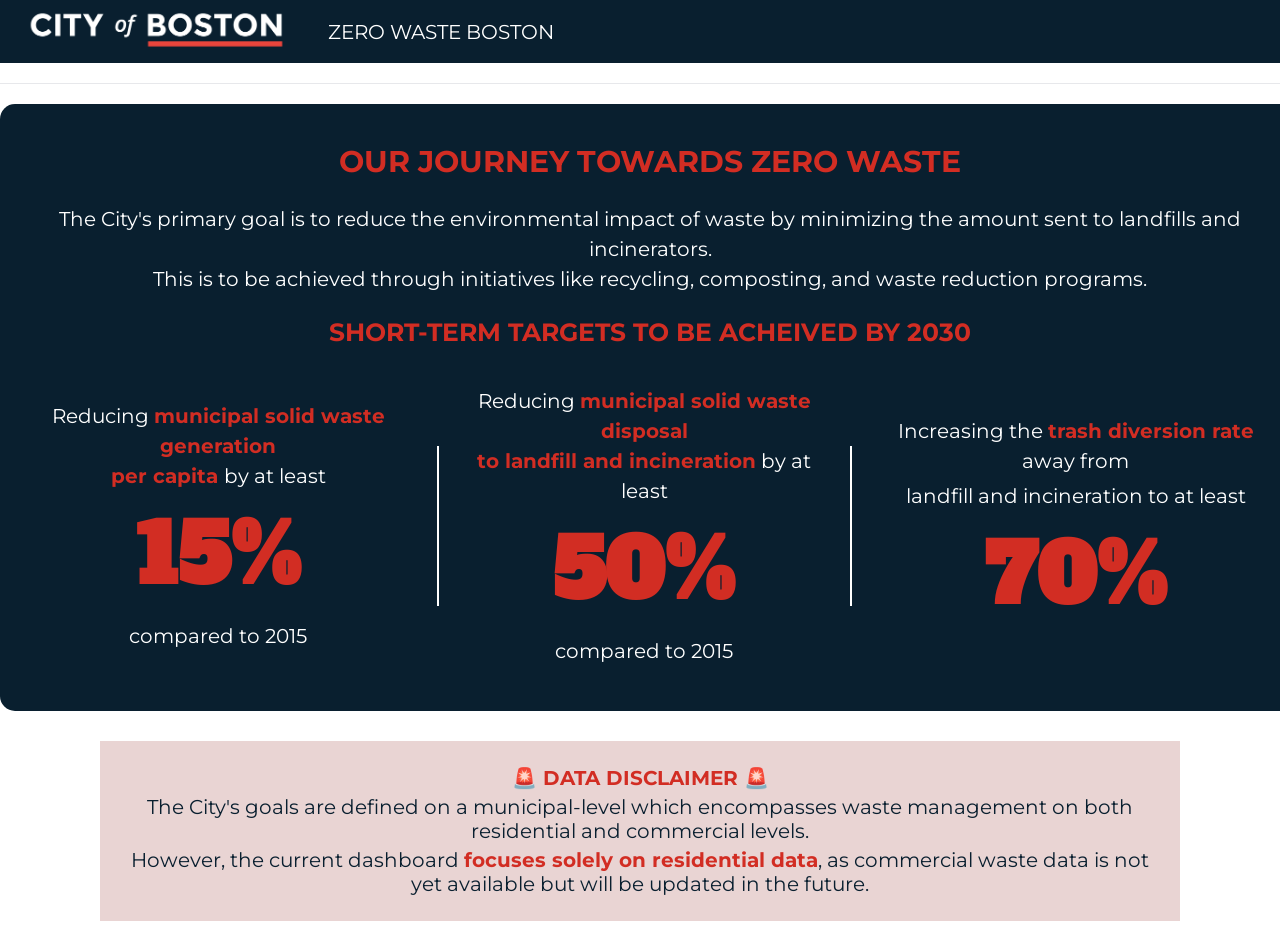
==== commit cee49855: "Merge branch 'main' into final-jimin" ====
--- a/index.html
+++ b/index.html
@@ -14,7 +14,11 @@
 <body>
 
 <header>
+    <a href="index.html">
     <img src="icons/logo-white_red.png" alt="Logo" class="logo">
+    </a>
+
+    
     <h1>ZERO WASTE BOSTON </h1>
     <script src="https://d3js.org/d3.v7.min.js"></script>
 </header>
--- a/styles.css
+++ b/styles.css
@@ -123,6 +123,22 @@
     font-weight: bold;
 }
 
+.waste-percapita {
+    background-color: #ffffff; 
+    color: #ffffff; 
+    padding: 2rem; /* Space inside the box */
+    border-radius: 15px; /* Rounded corners */
+    border-color: #D22D23;
+    width: 60%;
+    margin: 2rem auto; /* Center the box on the page */
+}
+
+
+.district-box h3 {
+    color: #091F2F; 
+    font-size: 16px;
+    text-align: center; /* Center text inside the box */
+}
 
 /*For the waste and district box*/
 
@@ -632,7 +648,7 @@
     text-align: center;
     padding: 2rem;
     border-radius: 15px; /* Rounded corners */
-    width: 80%;
+    width: 70%;
     margin: 2rem auto;
     border: 2px solid #091f2f;
     display: flex;
@@ -795,7 +811,7 @@
 
 iframe {
   border: none;
-  width: 600px;
+  width: 100px;
   height: 600px;
 }
 
@@ -816,7 +832,6 @@
   border-radius: 10px;
   margin-bottom: 20px;
 }
-
 /*styling for diversion page - 3rd graph*/
 
 .grey-box-monthly {
@@ -861,4 +876,38 @@
     margin: 0 auto;
     border-radius: 10px;
 }
-
+/* Targeting the #map box specifically */
+#map {
+    display: flex;
+    flex-direction: column;  /* Stack the title at the top */
+    align-items: center;     /* Center the title horizontally */
+    gap: 20px;  /* Space between the title and the content */
+    margin-top: 20px;
+}
+
+#map h3 {
+    text-align: center;  /* Title is centered */
+    margin: 0;  /* Remove any default margin for h3 */
+}
+
+/* Create a container to hold the graph and map side by side */
+.content-container {
+    display: flex;  /* Flex to keep the graph and map side by side */
+    gap: 20px;  /* Space between the graph and map */
+    justify-content: space-between;  /* Ensure they are aligned side by side */
+    width: 100%;  /* Ensure the container takes up full width */
+    max-width: 1200px;  /* Optional: Restrict the width for large screens */
+}
+
+/* Style for the iframe (Datawrapper chart) */
+.content-container iframe {
+    width: 100%;  /* Take up full width of the container */
+    height: 483px; /* Fixed height for consistency */
+    border: none; /* Remove default iframe border */
+}
+
+/* Style for the SVG image to be placed to the right */
+.map-image {
+    width: 50%;  /* Take up 48% of the container's width */
+    height: auto; /* Maintain aspect ratio */
+}
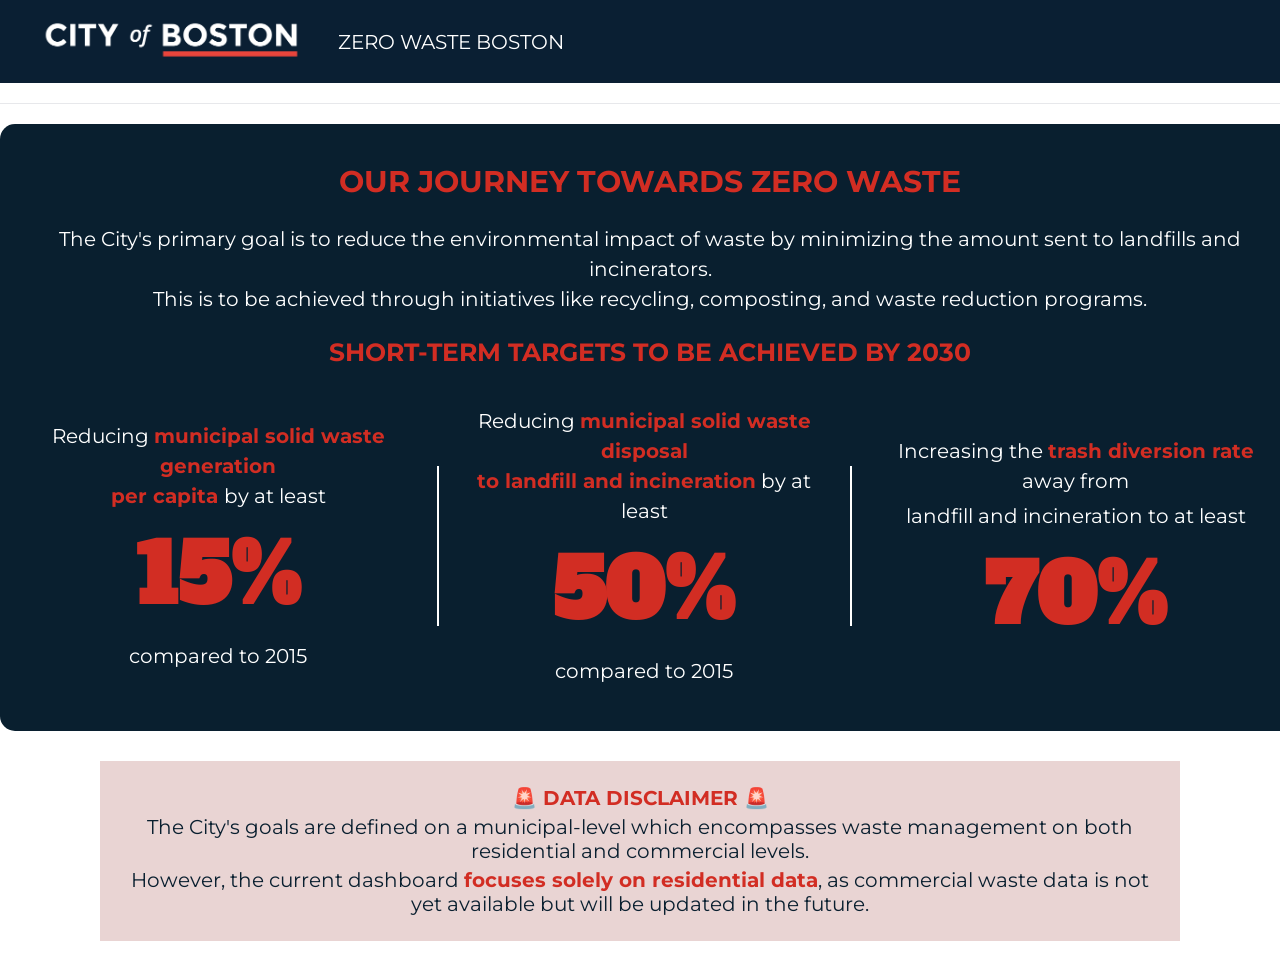
==== commit 3bdf29dc: "Fixed typo" ====
--- a/index.html
+++ b/index.html
@@ -34,7 +34,7 @@
         <h3> The City's primary goal is to reduce the environmental impact of waste by minimizing the amount sent to landfills and incinerators.<br>
         This is to be achieved through initiatives like recycling, composting, and waste reduction programs.</h3>
 <!-- Specific goals -->
-        <h4> SHORT-TERM TARGETS TO BE ACHEIVED BY 2030</h4>
+        <h4> SHORT-TERM TARGETS TO BE ACHIEVED BY 2030</h4>
         <div class="ST-goals">
             <a class="category">
             <p> Reducing <span id="highlight-color"> municipal solid waste generation<br>
--- a/styles.css
+++ b/styles.css
@@ -80,6 +80,24 @@
     font-weight: bold; /* Optional: Makes the active link stand out */
 }
 
+.diversion-section a {
+    text-decoration: none;
+    color: #D22D23;
+    transition: color 0.3s ease;
+    display: inline-block;
+    border-radius: 5px;
+    font-size: 20px;
+    text-decoration: underline;
+}
+
+.diversion-section a:hover {
+    color: #091F2F;
+}
+
+.diversion-section a.active {
+    color: #091F2F;
+    font-weight: bold; /* Optional: Makes the active link stand out */
+}
 
 .graph {
     border: 2px solid #ccc;
@@ -245,8 +263,10 @@
     transition: color 0.3s ease;
 }
 
-.category:hover p {
-    color: #D22D23;
+.category h4 {
+    font-size: 1.5rem;
+    margin-bottom: 0.1px;
+    margin: 1px;
 }
 
 .category img {
@@ -324,6 +344,7 @@
 #tracker-name {
     font-size: 3rem;
     text-align: center;
+    font-weight: bold;
 }
 
 .diversion-box {
@@ -336,7 +357,6 @@
 
 .diversion-container{
     max-width: 1500px;
-    padding: 1rem; /* Space inside the box */
     border-radius: 15px; /* Rounded corners */
     width: 100%;
     text-align: center;
@@ -361,15 +381,18 @@
     align-items: center;
     padding: 1rem;
     border-radius: 15px; /* Rounded corners */
-    margin: 0.5rem auto;
     display: flex;
     flex-direction: column;
     justify-content: center;
-}
+    margin-bottom: 0.5rem;
+}
+
 
 .formula .grey-box{
     background-color: #e9d4d3;
-}
+    padding: 3rem;
+}
+
 
 .formula h3 {
     color: #0e1123;
@@ -387,24 +410,6 @@
     text-align: center;
     font-weight:normal;
     margin-bottom: 20px;
-}
-
-.formula-label {
-    width: 80%; /* Limit maximum width */
-    background-color:#0e1123;
-    display: flex;
-    text-align: center;
-    padding: 0.25rem;
-    border-radius: 15px; /* Rounded corners */
-    margin: 0.25rem auto;
-    display: flex;
-    flex-direction: column;
-    justify-content: center;
-    color: white;
-    font-size: 1.5rem;
-    margin-bottom: 0.25rem;
-    font-weight: bold;
-    text-align: center;
 }
 
 #residential{
@@ -836,7 +841,7 @@
 
 .grey-box-monthly {
     color: #0e1123;
-    width: 500px;
+    width: 1000px;
     background-color:#e7e8eb;
     display: flex;
     text-align: center;
@@ -858,15 +863,14 @@
     background-color:#0e1123;
     display: flex;
     text-align: center;
-    padding: 0.25rem;
     border-radius: 15px; /* Rounded corners */
     margin: 0.25rem auto;
     display: flex;
     flex-direction: column;
     justify-content: center;
     color: white;
-    font-size: 1rem;
-    margin-bottom: 0.25rem;
+    font-size: 1.5rem;
+    margin-bottom: 0.5rem;
     font-weight: bold;
     text-align: center;
 }
@@ -911,3 +915,110 @@
     width: 50%;  /* Take up 48% of the container's width */
     height: auto; /* Maintain aspect ratio */
 }
+
+    /* Page Ribbon (Header) */
+    header {
+      display: flex;
+      align-items: center;
+      background-color: #0A1F33;
+      color: white;
+      padding: 15px 20px;
+      font-family: 'Montserrat', sans-serif;
+    }
+
+    .logo {
+      height: 50px;
+      margin-right: 15px;
+    }
+
+    h1 {
+      font-size: 24px;
+      margin: 0;
+    }
+
+    /* Graph Selection Cards */
+    .graph-cards {
+      display: flex;
+      justify-content: center;
+      gap: 15px;
+      margin: 20px 0;
+    }
+
+    .card {
+      padding: 10px;
+      background: #f4f4f4;
+      border-radius: 6px;
+      text-align: center;
+      cursor: pointer;
+      transition: 0.3s;
+      font-size: 16px;
+      font-weight: bold;
+      width: 120px;
+      box-shadow: 2px 2px 10px rgba(0, 0, 0, 0.1);
+    }
+
+    .card:hover {
+      background: #ddd;
+    }
+
+    /* Graph Container */
+    .graph-container {
+      display: flex;
+      flex-direction: column;
+      align-items: center;
+      justify-content: center;
+      margin: 5px auto;
+      width: 100%;
+      padding: 0;
+      background: none;
+      box-shadow: none;
+    }
+
+    /* Hide all graphs by default */
+    .graph {
+      display: none;
+      text-align: center;
+      width: 100%;
+    }
+
+    /* Show the active graph */
+    .graph.active {
+      display: block;
+    }
+
+    /* Graph Box */
+    .graph-box {
+      width: 100%;
+      max-width: 1200px;
+      padding: 0;
+      background: none;
+      border: none;
+      box-shadow: none;
+      display: flex;
+      align-items: center;
+      justify-content: center;
+    }
+
+    /* Ensure iframe fits properly */
+    .graph-box iframe {
+      display: block;
+      width: 100%;
+      height: 450px; /* Ensuring consistent height */
+    }
+
+    /* Fix Extra Space Below the First Graph */
+    .graph-box.first-graph iframe {
+      height: 380px; /* Reduce the height slightly to fix the extra space */
+    }
+
+
+/*additional styling for Seasonal Data*/
+.seasonal-box {
+    max-width: 1500px;
+    color: #ffffff; 
+    padding: 1rem; /* Space inside the box */
+    border-radius: 15px; /* Rounded corners */
+    width: 100%;
+    text-align: center;
+    margin: 1rem auto;
+}
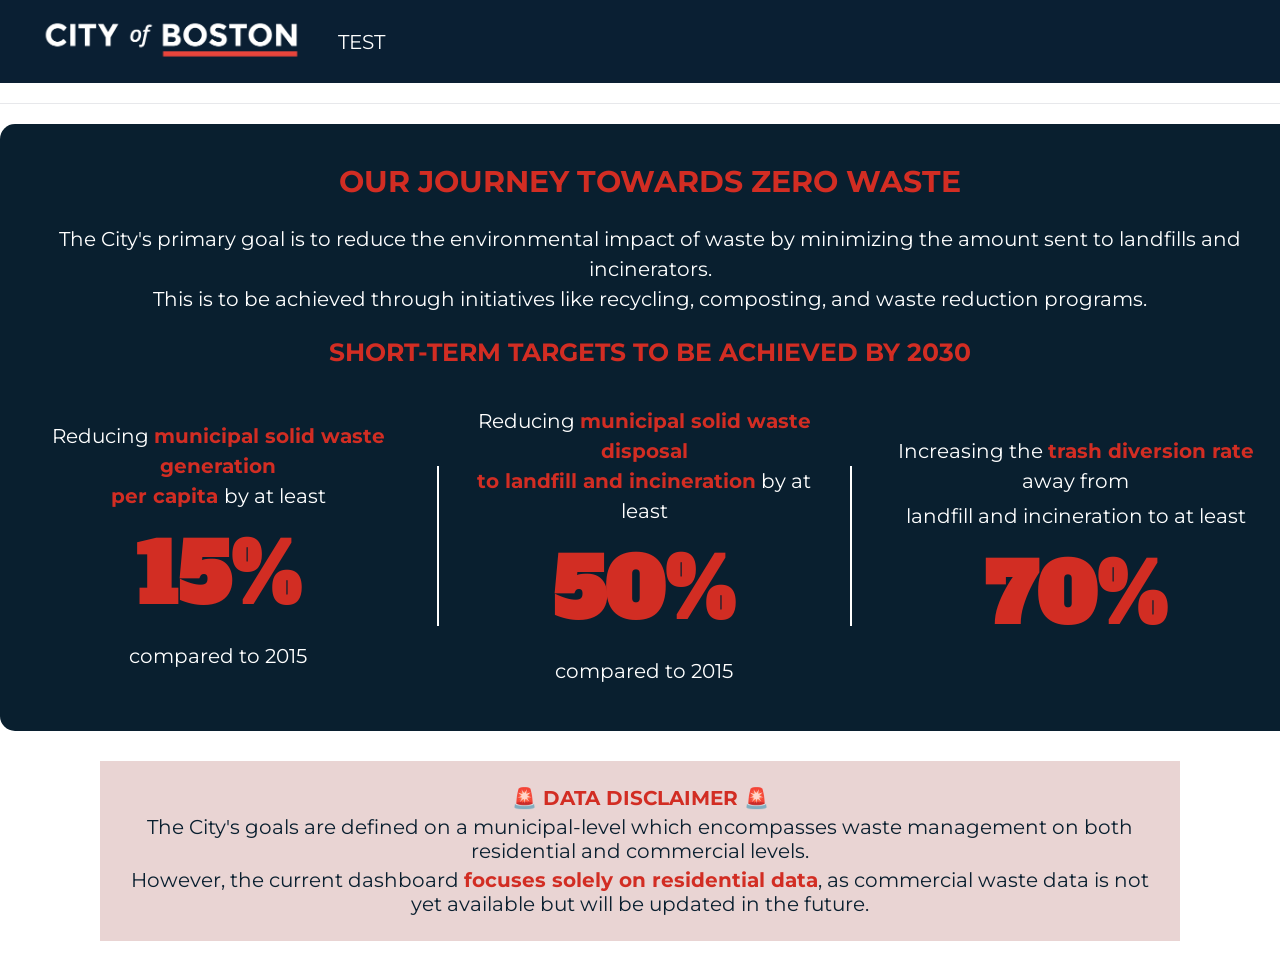
==== commit 8ce4a4d9: "test" ====
--- a/index.html
+++ b/index.html
@@ -19,7 +19,7 @@
     </a>
 
     
-    <h1>ZERO WASTE BOSTON </h1>
+    <h1>TEST </h1>
     <script src="https://d3js.org/d3.v7.min.js"></script>
 </header>
 
--- a/styles.css
+++ b/styles.css
@@ -1022,3 +1022,8 @@
     text-align: center;
     margin: 1rem auto;
 }
+
+#bold2 {
+  font-color: #D22D23;
+  font-weight: bold;
+}
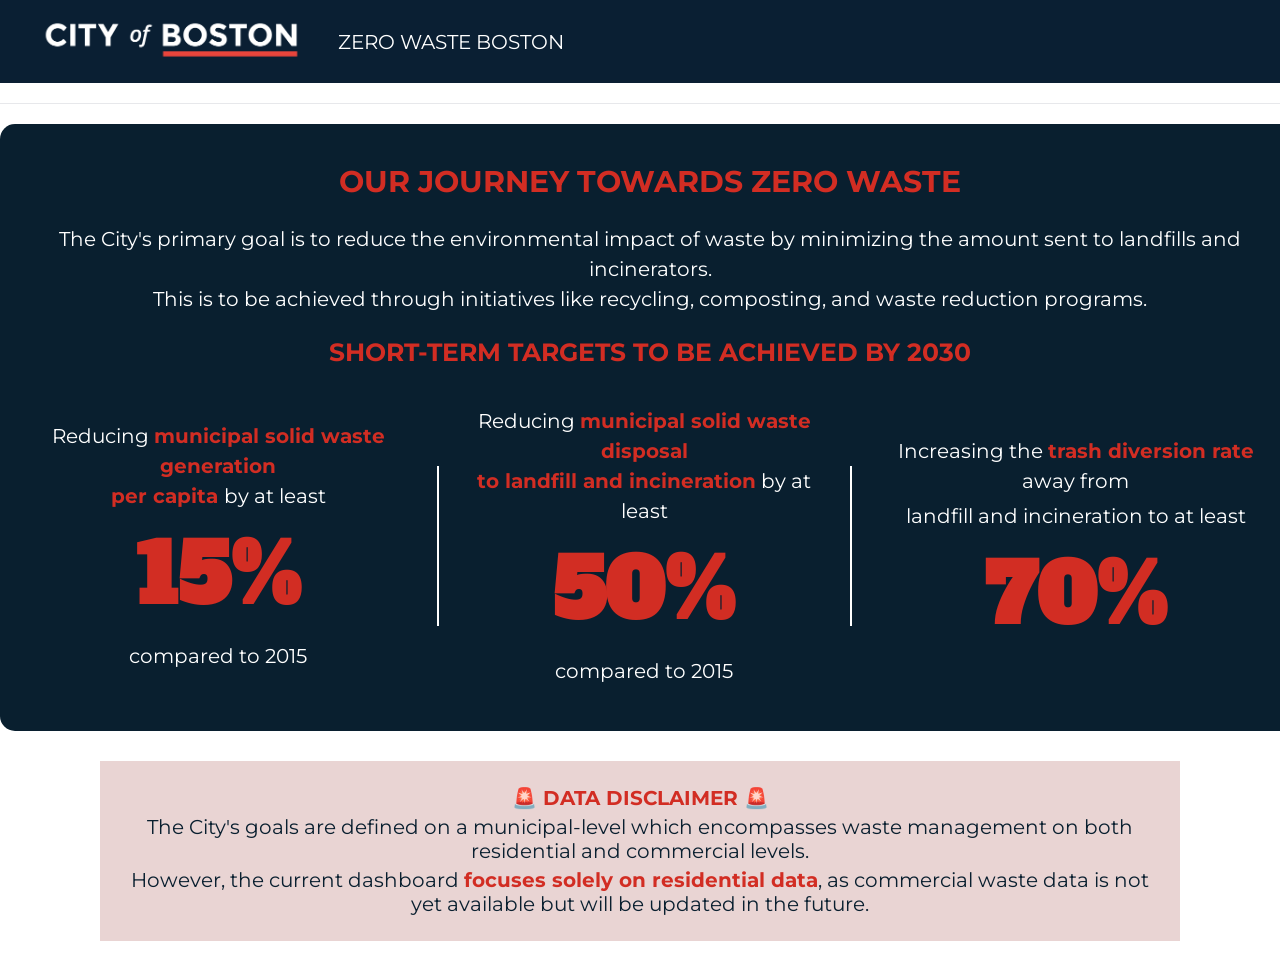
==== commit 0237d8c1: "Return to ZERO WASTE BOSTON" ====
--- a/index.html
+++ b/index.html
@@ -19,7 +19,7 @@
     </a>
 
     
-    <h1>TEST </h1>
+    <h1>ZERO WASTE BOSTON </h1>
     <script src="https://d3js.org/d3.v7.min.js"></script>
 </header>
 
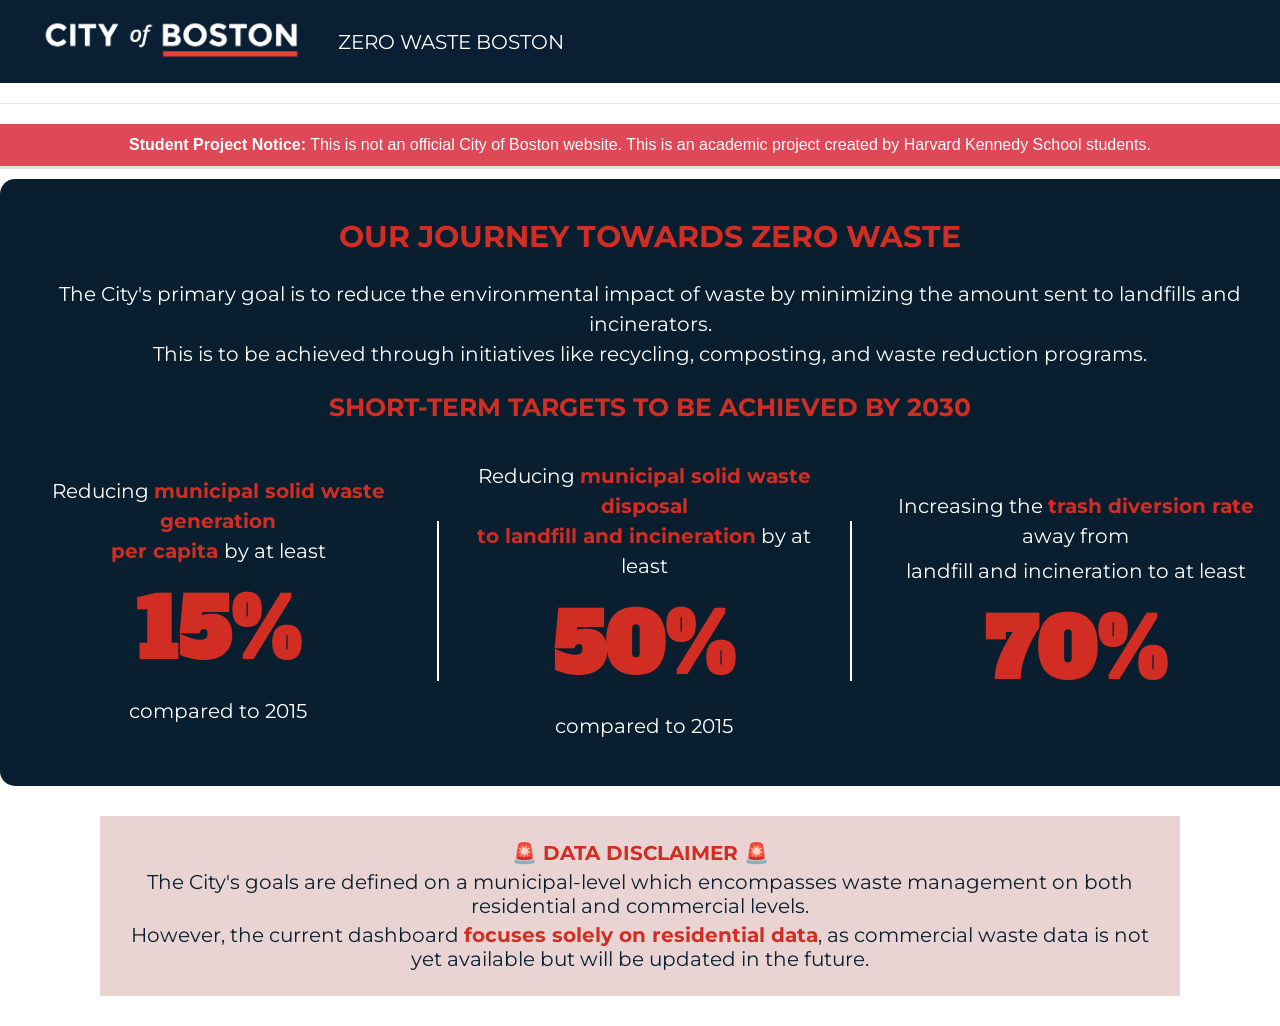
==== commit 9419d117: "Update index.html" ====
--- a/index.html
+++ b/index.html
@@ -21,11 +21,41 @@
     
     <h1>ZERO WASTE BOSTON </h1>
     <script src="https://d3js.org/d3.v7.min.js"></script>
+      <style>
+.disclaimer-banner {
+    background-color: rgba(220, 53, 69, 0.9);
+    border-bottom: 3px solid #dee2e6;
+    padding: 12px 24px;
+    text-align: center;
+    font-family: Arial, sans-serif;
+    position: relative;
+}
+
+.disclaimer-content {
+    max-width: 1200px;
+    margin: 0 auto;
+    color: white;
+    font-size: 16px;
+}
+
+.disclaimer-emphasis {
+    color: white;
+    font-weight: bold;
+}
+</style>
 </header>
 
 <div id="navigation-bar"></div>
 
 <body class="diversion-page">
+    <div class="disclaimer-banner">
+        <div class="disclaimer-content">
+            <span class="disclaimer-emphasis">Student Project Notice:</span>
+            This is not an official City of Boston website. This is an academic project created by Harvard Kennedy School students.
+        </div>
+    </div>
+
+  
 
     <div class="goal-box">
     <div class="goal-intro">
